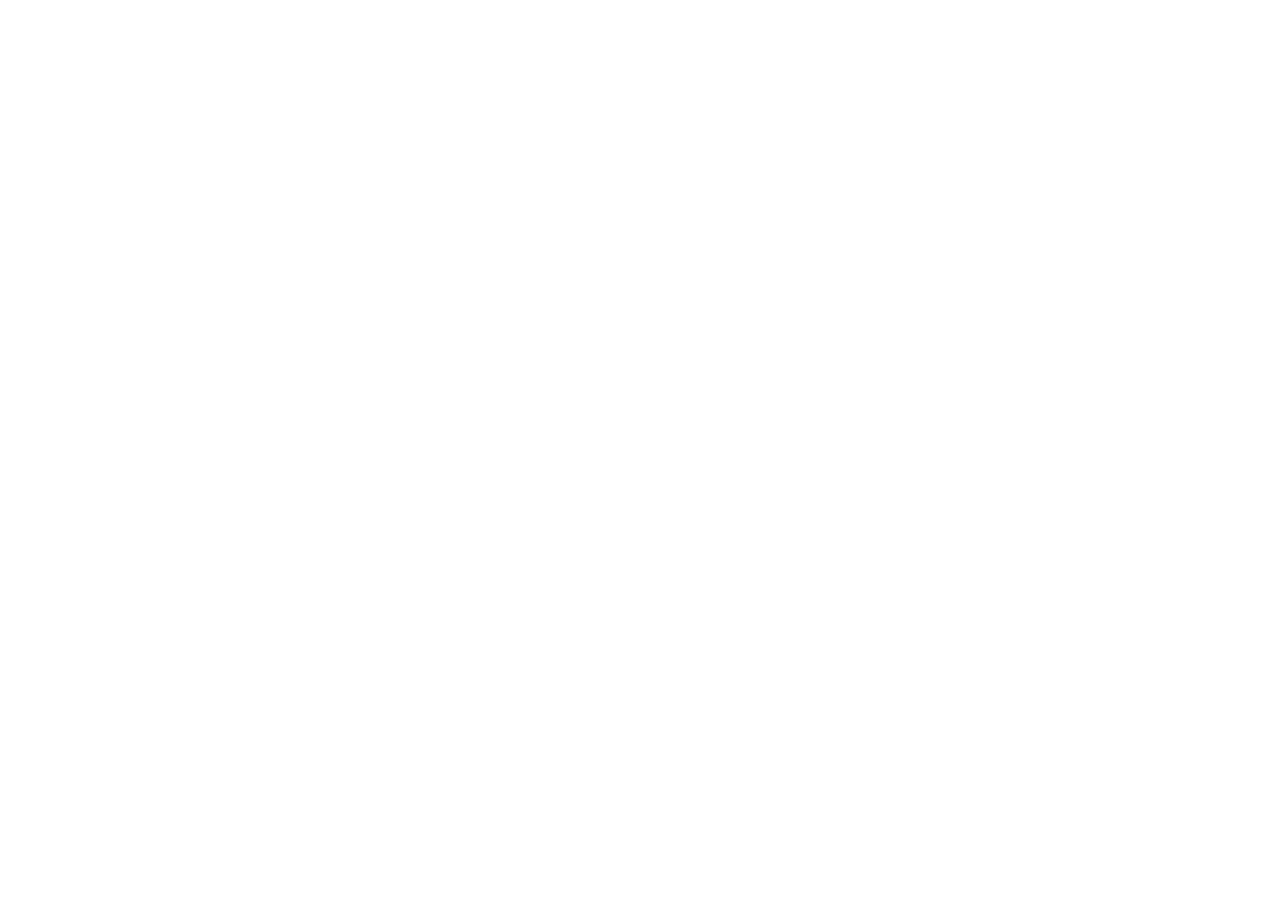
==== index.html @ 93abc829 "Create Home Page" ====
<!DOCTYPE html>
<html lang="en">
<head>
    <meta charset="UTF-8">
    <meta name="viewport" content="width=device-width, initial-scale=1.0">
    <title>Examinatin System</title>
    <link rel="icon" type="image/png" href="images/audit.png">
    <link rel="Stylesheet" href="style.css">
</head>
<body>
    
</body>
</html>
---- style.css ----
*{
    margin: 0;
    padding: 0;
}

/*HOME PAGE STYLE*/

#HomeBody{
            
    background-color: #afc5e8;
   
    font-family: 'Segoe UI', Tahoma, Geneva, Verdana, sans-serif;
   
}
#home{

padding-bottom: 2px;

}
#welcome{
    font-size: larger;
    margin-top: 0px;
    margin-bottom: 40px;
    margin-left: 150px;
    color: #151f48;
}
#welcome span{
    color: blue;
}
#himg{
    margin-left: 260px;
    margin-top: 90px;
    
}
#himg:hover{

    
}
#userData{
    margin-top: 60px;
    margin-left: 170px;
}
#username{
    border-radius: 5px;
    border: #afc5e8;
    width: 420px;
    height: 30px;
    margin-top: 10px;
    padding-left: 10px;
    padding-right: 10px;
    margin-bottom:100px ;
    background-color: #e2ebf9;
}
#username:hover{
    width: 440px;
    margin-left: -8px;
    background-color: white;
}
#nav{
    width: 98.6%;
    height: 35px;
    color: #151f48;
    box-shadow: 5px 5px 10px rgba(21, 31, 72, 0.5);
   padding-left: 20px; 
   padding-top: 15px;
   font-family:fantasy;
    font-optical-sizing: auto;
    font-weight: 400;
    font-style: normal;
    letter-spacing: 1px;
}

#start{
    padding-left: 535px;
    
    
}
#start button{
    width: 70px;
    height: 25px;
    border-radius: 5px;
    border: #151f48 1px solid;
    font-weight: bold;
    box-shadow: 2px 2px 5px rgba(21, 31, 72, 0.5);
}
#start button:hover{
    background-color: #536889;
    cursor: pointer;

}
/**********************************************************************************************************************/
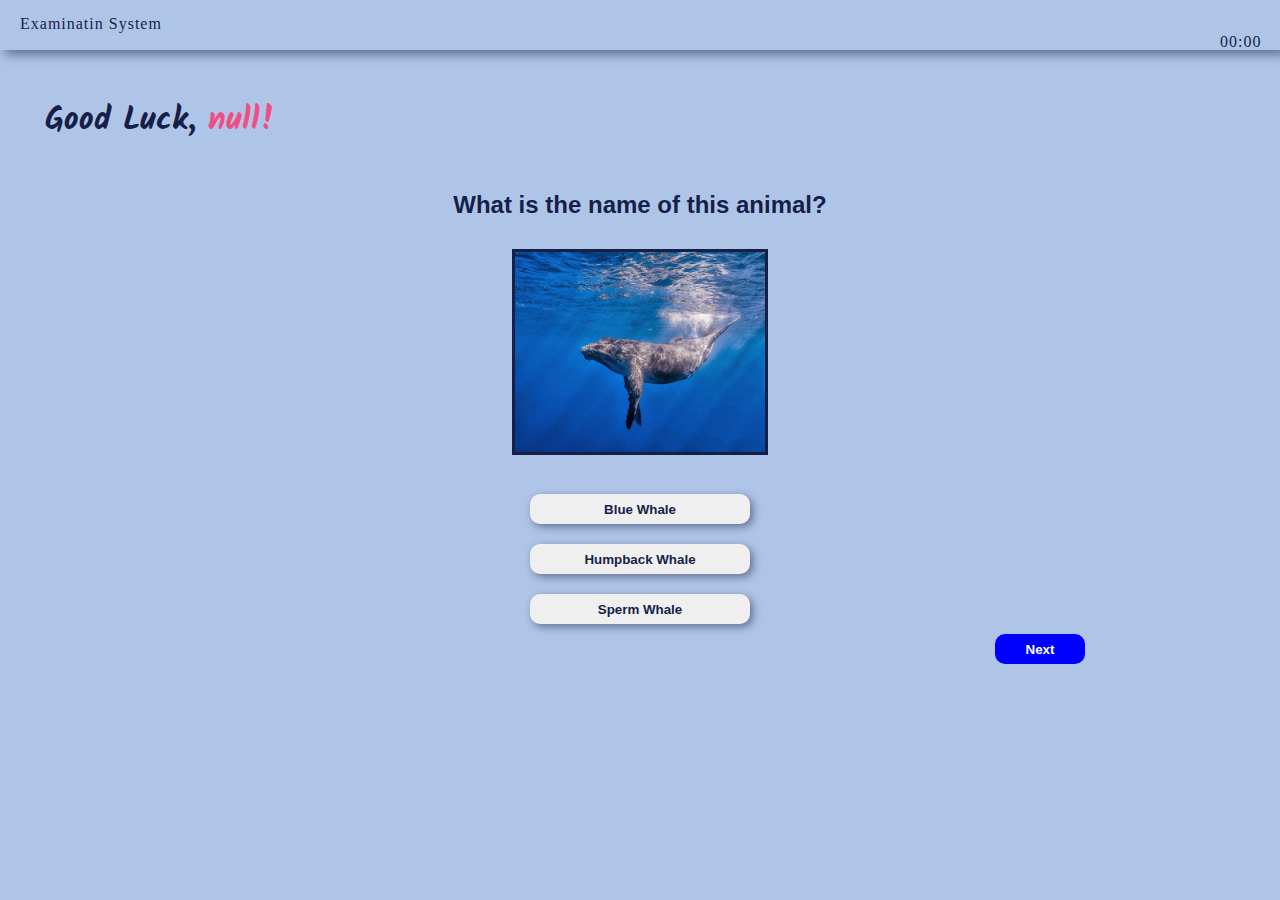
==== commit c8facbf4: "Create Question page" ====
--- a/index.html
+++ b/index.html
@@ -5,9 +5,38 @@
     <meta name="viewport" content="width=device-width, initial-scale=1.0">
     <title>Examinatin System</title>
     <link rel="icon" type="image/png" href="images/audit.png">
+    <link rel="preconnect" href="https://fonts.googleapis.com">
+    <link rel="preconnect" href="https://fonts.gstatic.com" crossorigin>
+    <link href="https://fonts.googleapis.com/css2?family=Kalam:wght@300;400;700&display=swap" rel="stylesheet">
+
     <link rel="Stylesheet" href="style.css">
 </head>
-<body>
-    
+<body id="HomeBody">
+    <div id="nav">
+        <span>Examinatin System</span>
+        <span id="timer">00:00</span>
+
+        
+    </div >
+    <h2 id="Gluckh">Good Luck, <span  id="Glucks"></span></h2>
+    <section id="QuestionSection">
+        <h3>What is the name of this animal?</h3>
+        <div id="QimgDiv">
+            <img src="images/whale.jpg">
+        </div>
+        <div id="QchoicesDiv">
+            <button>Blue Whale</button><br>
+            <button>Humpback Whale</button><br>
+            <button>Sperm Whale</button><br>
+
+           
+
+
+        </div>
+        <button id="next">Next</button><br>
+    </section>
+
+ 
+    <script src="main.js"></script>
 </body>
 </html>--- a/style.css
+++ b/style.css
@@ -7,7 +7,8 @@
 
 #HomeBody{
             
-    background-color: #afc5e8;
+   background-color: #afc5e8; 
+
    
     font-family: 'Segoe UI', Tahoma, Geneva, Verdana, sans-serif;
    
@@ -48,7 +49,7 @@
     margin-top: 10px;
     padding-left: 10px;
     padding-right: 10px;
-    margin-bottom:100px ;
+   
     background-color: #e2ebf9;
 }
 #username:hover{
@@ -69,15 +70,25 @@
     font-style: normal;
     letter-spacing: 1px;
 }
+#timer{
+    margin-left: 1200px;
+    
+}
 
 #start{
     padding-left: 535px;
+    margin-top:100px ;
     
-    
+       
 }
+#noNameLbl{
+    margin-left: 6px;
+}
+
 #start button{
     width: 70px;
     height: 25px;
+    color: #151f48;
     border-radius: 5px;
     border: #151f48 1px solid;
     font-weight: bold;
@@ -89,3 +100,71 @@
 
 }
 /**********************************************************************************************************************/
+#Gluckh{
+    margin: 45px;
+    font-family: "Kalam", serif;
+    font-size: 2rem;           
+     color: #151f48;
+
+
+}
+#Glucks{
+    color: #ee4f84;
+}
+#QuestionSection{
+    display: flex;
+    flex-direction: column; /* Arrange items vertically */
+    align-items: center;     /* Center items horizontally */
+    text-align: center; 
+  
+   
+}
+#QuestionSection h3{
+    color: #151f48;
+    font-size:x-large;
+    margin-bottom: 30px;
+  
+
+}
+#QimgDiv img{
+height: 200px;
+width: 250px;
+border: 3px #151f48 solid;
+
+}
+#QchoicesDiv{
+margin-top: 25px;
+
+}
+#QchoicesDiv button{
+margin: 10px;
+width: 220px;
+height: 30px;
+border-radius: 10px;
+border: none;
+color: #151f48;
+box-shadow: 3px 3px 8px rgba(21, 31, 72, 0.5);
+font-weight: bold;
+}
+
+#QchoicesDiv button:hover{
+    background-color: #536889;
+    cursor: pointer;
+}
+
+#next{
+    height: 30px;
+border-radius: 10px;
+border: none;
+color: white;
+background-color: blue;
+width: 90px; 
+margin-left:800px ;
+font-weight: bold;
+}
+#next:hover{
+    background-color: rgb(89, 89, 246);
+    cursor: pointer;
+    width: 100px;
+    height: 35px;
+}
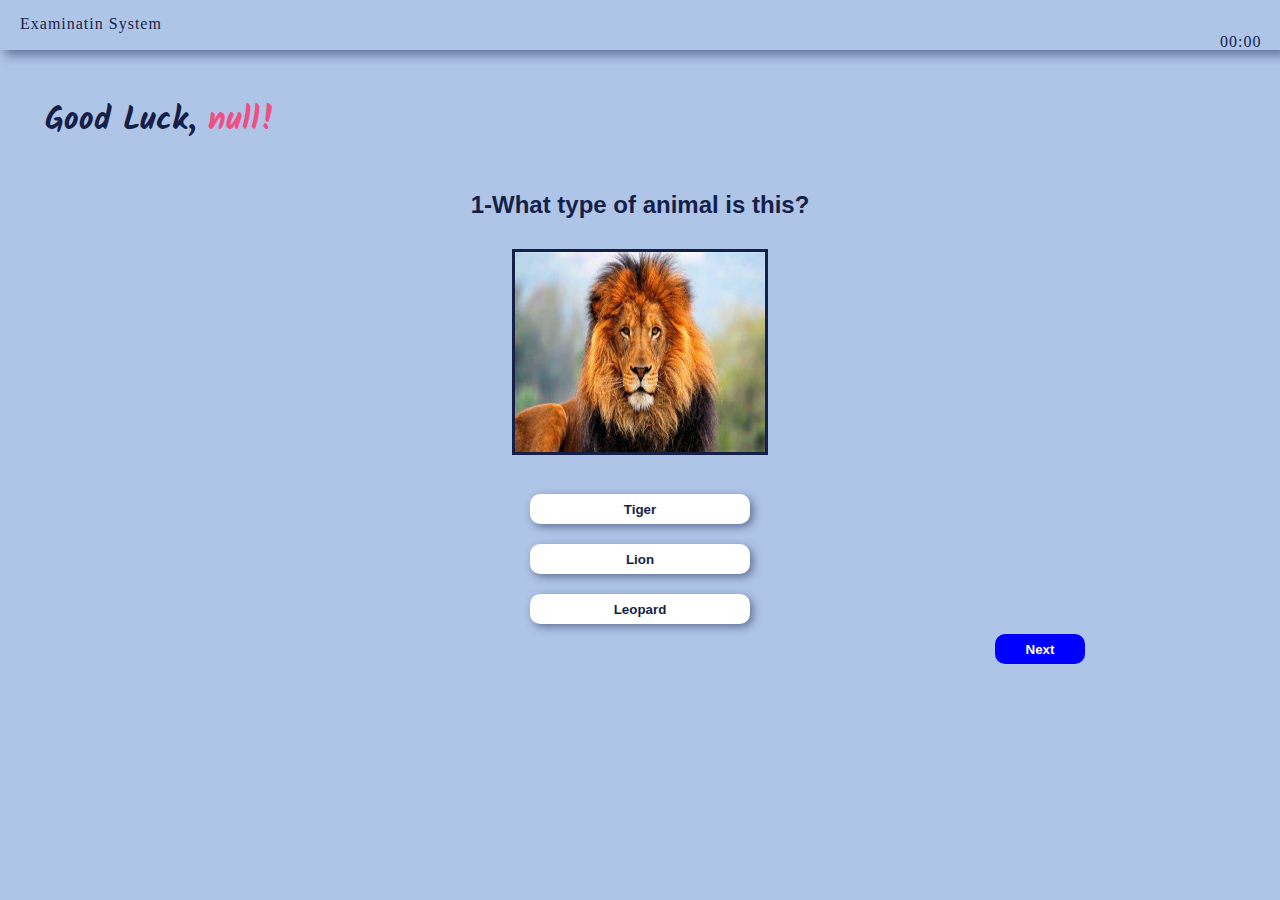
==== commit 4c0b7254: "Show Questions randomly & Calculate score" ====
--- a/index.html
+++ b/index.html
@@ -20,14 +20,14 @@
     </div >
     <h2 id="Gluckh">Good Luck, <span  id="Glucks"></span></h2>
     <section id="QuestionSection">
-        <h3>What is the name of this animal?</h3>
+        <h3 id="Qtitle"></h3>
         <div id="QimgDiv">
-            <img src="images/whale.jpg">
+            <img src="images/whale.jpg" id="Qimg">
         </div>
         <div id="QchoicesDiv">
-            <button>Blue Whale</button><br>
-            <button>Humpback Whale</button><br>
-            <button>Sperm Whale</button><br>
+            <button id="c1"></button><br>
+            <button id="c2"></button><br>
+            <button id="c3"></button><br>
 
            
 
--- a/style.css
+++ b/style.css
@@ -31,10 +31,6 @@
 #himg{
     margin-left: 260px;
     margin-top: 90px;
-    
-}
-#himg:hover{
-
     
 }
 #userData{
@@ -148,9 +144,10 @@
 }
 
 #QchoicesDiv button:hover{
-    background-color: #536889;
+   
     cursor: pointer;
 }
+
 
 #next{
     height: 30px;
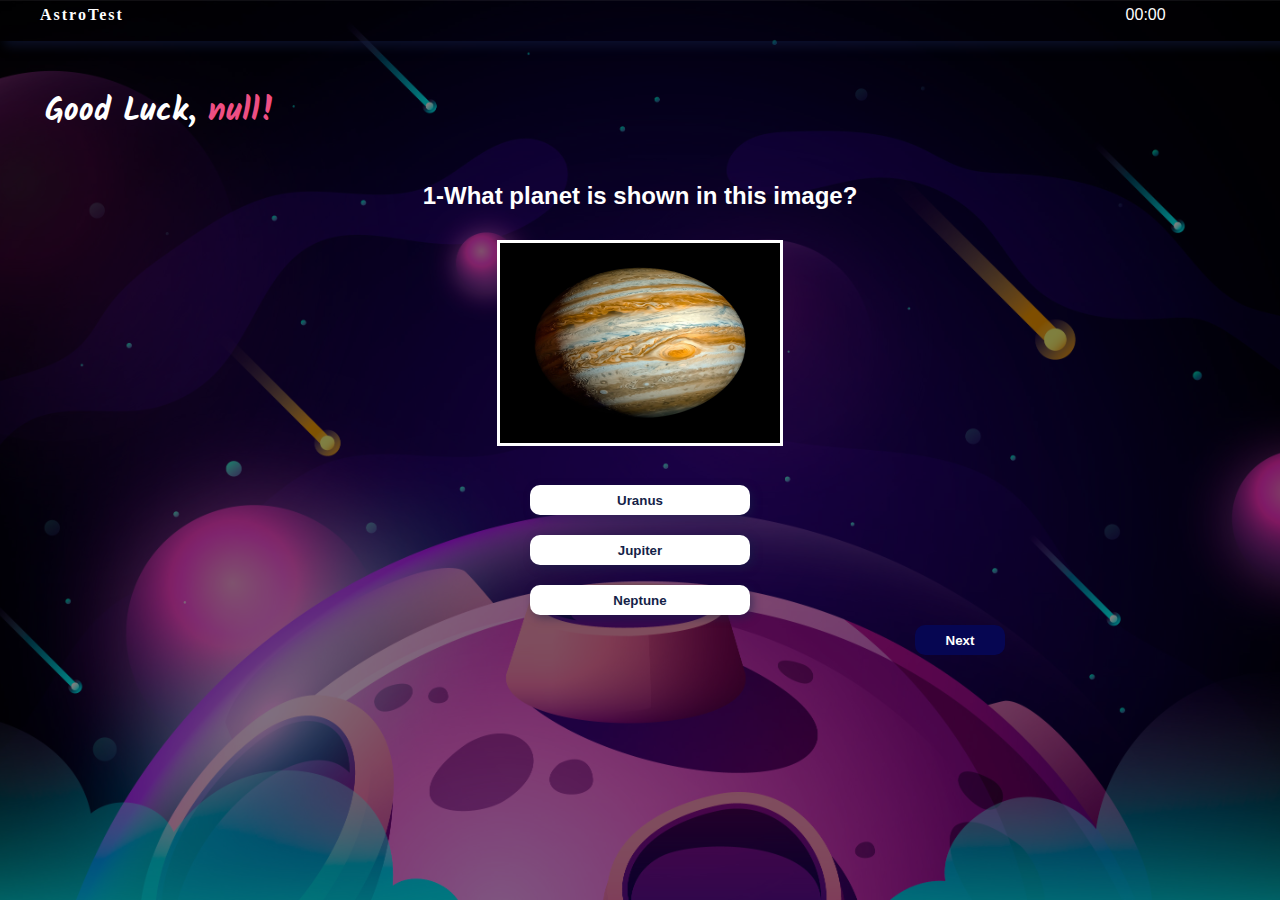
==== commit 86bc9a7c: "Move index file" ====
--- a/index.html
+++ b/index.html
@@ -3,17 +3,18 @@
 <head>
     <meta charset="UTF-8">
     <meta name="viewport" content="width=device-width, initial-scale=1.0">
-    <title>Examinatin System</title>
-    <link rel="icon" type="image/png" href="images/audit.png">
+    <title>AstroTest</title>
+    <link rel="icon" type="image/png" href="../images/astronaut.png">
+
     <link rel="preconnect" href="https://fonts.googleapis.com">
     <link rel="preconnect" href="https://fonts.gstatic.com" crossorigin>
     <link href="https://fonts.googleapis.com/css2?family=Kalam:wght@300;400;700&display=swap" rel="stylesheet">
 
-    <link rel="Stylesheet" href="style.css">
+    <link rel="Stylesheet" href="../Css/style.css">
 </head>
-<body id="HomeBody">
+<body id="QBody">
     <div id="nav">
-        <span>Examinatin System</span>
+        <span id="slogan">AstroTest</span>
         <span id="timer">00:00</span>
 
         
@@ -22,7 +23,7 @@
     <section id="QuestionSection">
         <h3 id="Qtitle"></h3>
         <div id="QimgDiv">
-            <img src="images/whale.jpg" id="Qimg">
+            <img src="" id="Qimg">
         </div>
         <div id="QchoicesDiv">
             <button id="c1"></button><br>
@@ -33,10 +34,10 @@
 
 
         </div>
-        <button id="next">Next</button><br>
+        <button id="next" disabled>Next</button><br>
     </section>
 
  
-    <script src="main.js"></script>
+    <script src="../Js/main.js"></script>
 </body>
 </html>--- a/Css/style.css
+++ b/Css/style.css
@@ -0,0 +1,314 @@
+*{
+    margin: 0;
+    padding: 0;
+}
+
+
+Body{
+    background-image: url(../images/home.jpg);
+    background-size: cover;
+    background-position: center;
+    background-color: rgba(0, 0, 0, 0.5);
+    background-blend-mode: overlay; 
+     background-repeat: no-repeat;
+     background-attachment: fixed;
+    
+    font-family:Verdana, Geneva, Tahoma, sans-serif  
+}
+
+#homecontent{
+    display: flex;
+    flex-direction: column; /* Arrange items vertically */
+    align-items: center;     /* Center items horizontally */
+    text-align: center; 
+}
+  
+
+#home{
+
+padding-bottom: 2px;
+
+}
+#welcome{
+    font-size: larger;
+    margin-top: 120px;
+    margin-bottom: 40px;
+   
+    color: white;
+}
+#welcome span{
+    color: rgb(220, 24, 237);
+}
+pre{
+    font-size: x-large;
+    margin-top: 10px;
+    font-weight: 400;
+    line-height: 35px;
+   
+}
+@media (max-width: 768px) {
+    pre {
+        font-size: 16px;
+        line-height: 1.4;
+        margin: 10px;
+    }
+}
+
+@media (max-width: 480px) {
+    pre {
+        font-size: 14px;
+        line-height: 1.2;
+        margin: 5px;
+    }
+}
+#userData{
+    margin-top: 25px;
+}
+#username{
+    border-radius: 5px;
+    border: #afc5e8;
+    width: 420px;
+    height: 30px;
+    margin-top: 10px;
+    padding-left: 10px;
+    padding-right: 10px;
+   
+    background-color: #e2ebf9;
+}
+#username:hover{
+    width: 450px;
+    margin-left: -8px;
+    background-color: white;
+}
+#nav{
+    width: 97.4%;
+    height: 35px;
+    color: white;
+    box-shadow: 5px 5px 10px rgba(21, 31, 72, 0.5);
+   padding-left: 40px; 
+   padding-top: 0.5%;
+
+   /*font-optical-sizing: auto;
+   font-weight: 400;*/
+    font-style: normal;
+    
+}
+#nav #slogan{
+  
+    font-family:fantasy;
+    letter-spacing: 2px;
+    font-weight: bolder;
+}
+
+#timer ,#return{
+   
+    margin-left: 80%;
+    font-weight:lighter; 
+     
+   
+}
+
+#start{
+    padding-left: 50%;
+    margin-top:100px ;
+    
+       
+}
+#noNameLbl{
+    margin-left: 6px;
+}
+
+#start button{
+    width: 70px;
+    height: 25px;
+    color: #151f48;
+    border-radius: 5px;
+    border: #151f48 2px solid;
+    font-weight: bold;
+    box-shadow: 2px 2px 5px rgba(21, 31, 72, 0.5);
+}
+#start button:disabled{
+    cursor: not-allowed;
+}
+#start button:enabled:hover{
+    background-color: gray; 
+   
+    color: white;
+    width: 80px;
+    
+    cursor: pointer;
+}
+
+/**********************************************************************************************************************/
+#Gluckh{
+    margin: 45px;
+    font-family: "Kalam", serif;
+    font-size: 2rem;           
+     color: white;
+
+
+}
+#Glucks{
+    color: #ee4f84;
+}
+#QuestionSection{
+    display: flex;
+    flex-direction: column; /* Arrange items vertically */
+    align-items: center;     /* Center items horizontally */
+    text-align: center; 
+  
+   
+}
+#QuestionSection h3{
+    color: white;
+    font-size:x-large;
+    margin-bottom: 30px;
+  
+
+}
+#QimgDiv img{
+height: 200px;
+width: 280px;
+border: 3px white solid;
+
+}
+#QchoicesDiv{
+margin-top: 25px;
+
+}
+#QchoicesDiv button{
+margin: 10px;
+width: 220px;
+height: 30px;
+border-radius: 10px;
+border: none;
+color: #151f48;
+box-shadow: 3px 3px 8px rgba(21, 31, 72, 0.5);
+font-weight: bold;
+}
+
+#QchoicesDiv button:hover{
+    width: 240px;
+    cursor: pointer;
+}
+
+
+#next{
+    height: 30px;
+border-radius: 10px;
+border: none;
+color: white;
+background-color: rgb(6, 6, 82);
+width: 90px; 
+margin-left:50% ;
+font-weight: bold;
+}
+#next:disabled{
+    cursor: not-allowed;
+}
+
+#next:enabled:hover{
+    background-color: rgb(89, 89, 246);
+    cursor: pointer;
+    width: 100px;
+    
+}
+/**********************************************************************************************************************/
+/*Progress*/
+#return{
+color: white;
+font-size:small;
+font-weight:lighter;
+
+}
+#return:hover{
+    font-size: medium;
+    margin-left: 1198px;
+}
+
+#pbody{
+    display: flex;
+    flex-direction: column; 
+    align-items: center;   
+    text-align: center; 
+    color: white;
+}
+.circular {
+    width: 300px;
+    height: 300px;
+    position: relative;
+    display: flex; 
+    justify-content: center;
+    align-items: center;
+    margin-left: 60px;
+}
+
+.outer {
+    width: 100%;
+    height: 100%;
+    
+    border-radius: 50%;
+    box-shadow: 10px 10px 14px -1px rgba(21, 31, 72, 0.5);
+    position: relative;
+    box-sizing: border-box; 
+    display: flex; 
+    justify-content: center;
+    align-items: center;
+}
+
+.inner {
+    width: calc(100% - 80px); 
+    height: calc(100% - 80px);
+   
+    border-radius: 50%;
+    box-shadow: 10px 10px 14px -1px rgba(21, 31, 72, 0.5);
+    position: relative;
+    z-index: 2;
+    display: flex; 
+    justify-content: center;
+    align-items: center;
+}
+
+#number {
+    font-weight:bolder;
+  
+    font-size: xx-large;
+    z-index: 3;
+}
+
+circle {
+    fill: none;
+    stroke: url(#GradientColor);
+    stroke-width: 20px;
+    transform-origin: 50% 50%;
+    transform: rotate(-90deg);
+    stroke-dasharray: 450;
+    stroke-dashoffset: 450; 
+    transition: stroke-dashoffset 1s linear; 
+}
+
+
+
+svg {
+    position: absolute;
+    top: 0;
+    left: 0;
+    width: 100%;
+    height: 100%;
+    z-index: 1;
+}
+#state{
+    margin-top: 40px;
+    margin-bottom: 45px;
+    margin-left: 10px;
+    letter-spacing: 2px;
+    font-size: xx-large;
+   
+}
+#finalScore{
+    font-size: xx-large;
+    font-weight: bolder;
+    margin-top: 25px;
+    margin-left: 80px;
+    letter-spacing: 1.5px;
+} 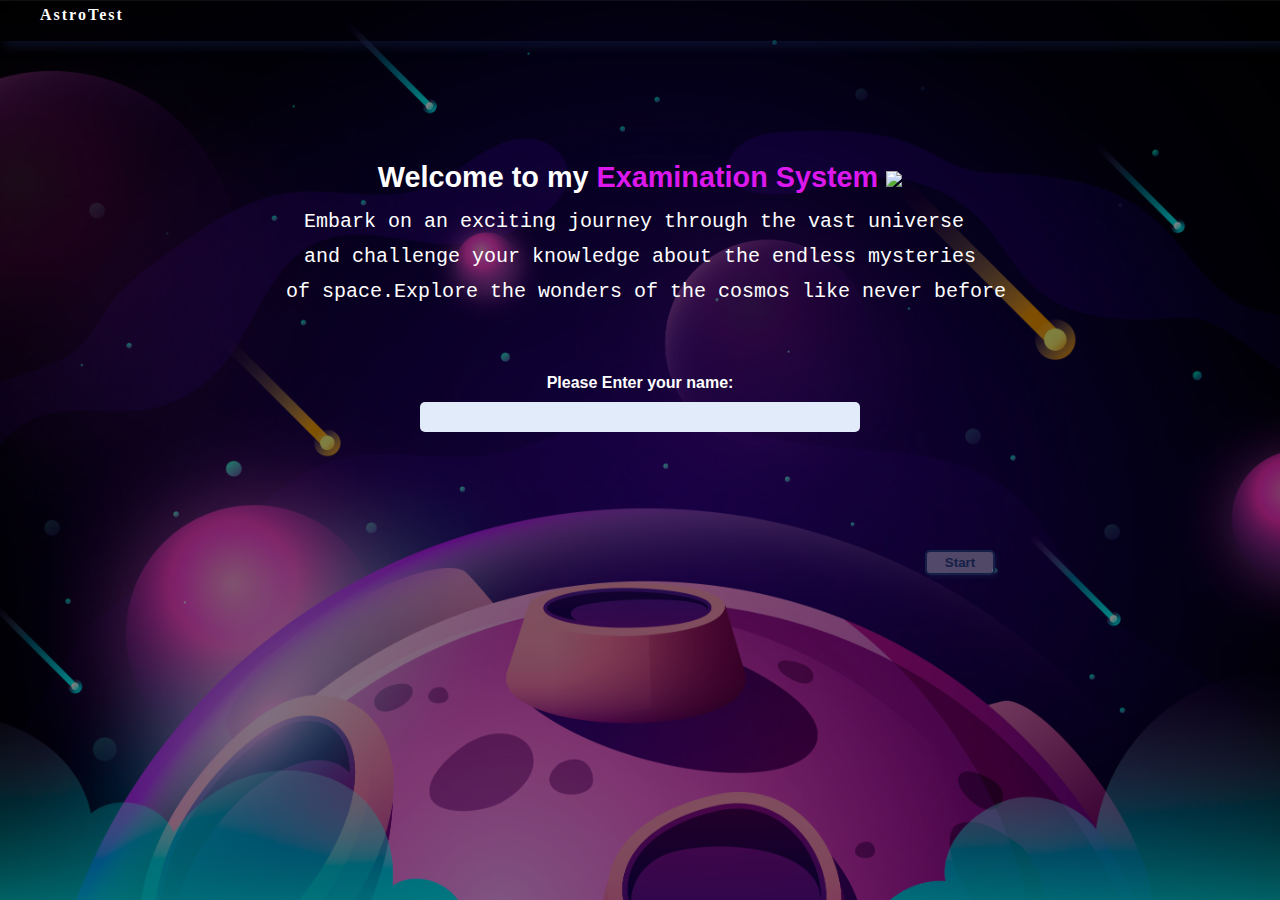
==== commit ad674dd2: "Move files2" ====
--- a/index.html
+++ b/index.html
@@ -1,43 +1,50 @@
 <!DOCTYPE html>
 <html lang="en">
 <head>
+    
     <meta charset="UTF-8">
     <meta name="viewport" content="width=device-width, initial-scale=1.0">
     <title>AstroTest</title>
+    <link rel="stylesheet" href="Css/style.css">
     <link rel="icon" type="image/png" href="../images/astronaut.png">
 
-    <link rel="preconnect" href="https://fonts.googleapis.com">
-    <link rel="preconnect" href="https://fonts.gstatic.com" crossorigin>
-    <link href="https://fonts.googleapis.com/css2?family=Kalam:wght@300;400;700&display=swap" rel="stylesheet">
+   
+    
 
-    <link rel="Stylesheet" href="../Css/style.css">
 </head>
-<body id="QBody">
+<body id="HomeBody" >
     <div id="nav">
         <span id="slogan">AstroTest</span>
-        <span id="timer">00:00</span>
-
-        
     </div >
-    <h2 id="Gluckh">Good Luck, <span  id="Glucks"></span></h2>
-    <section id="QuestionSection">
-        <h3 id="Qtitle"></h3>
-        <div id="QimgDiv">
-            <img src="" id="Qimg">
+   <div id="homecontent">
+            <div id="welcome">
+                <h2 >
+                     Welcome to my <span>Examination System</span>
+                    <img src="https://media.giphy.com/media/hvRJCLFzcasrR4ia7z/giphy.gif" width="29">
+                </h2>
+                <pre>Embark on an exciting journey through the vast universe 
+ and challenge your knowledge about the endless mysteries 
+ of space.Explore the wonders of the cosmos like never before</pre>
+            </div>
+            <div id="userData">
+                <form>
+                    <label style="color: white; font-weight: bold;">
+                        Please Enter your name:
+                    </label>
+                    <br>
+                    <input type="text"  id="username">
+                    <br>
+                    <label id="noNameLbl" style="color: red; font-weight: bold;"></label>
+                </form>
+            </div>
+            <div id="start">
+                <button id="startbtn" disabled>Start</button>
+            </div>
         </div>
-        <div id="QchoicesDiv">
-            <button id="c1"></button><br>
-            <button id="c2"></button><br>
-            <button id="c3"></button><br>
-
-           
+       
+   <script src="Js/home.js">
 
 
-        </div>
-        <button id="next" disabled>Next</button><br>
-    </section>
-
- 
-    <script src="../Js/main.js"></script>
+   </script>
 </body>
 </html>